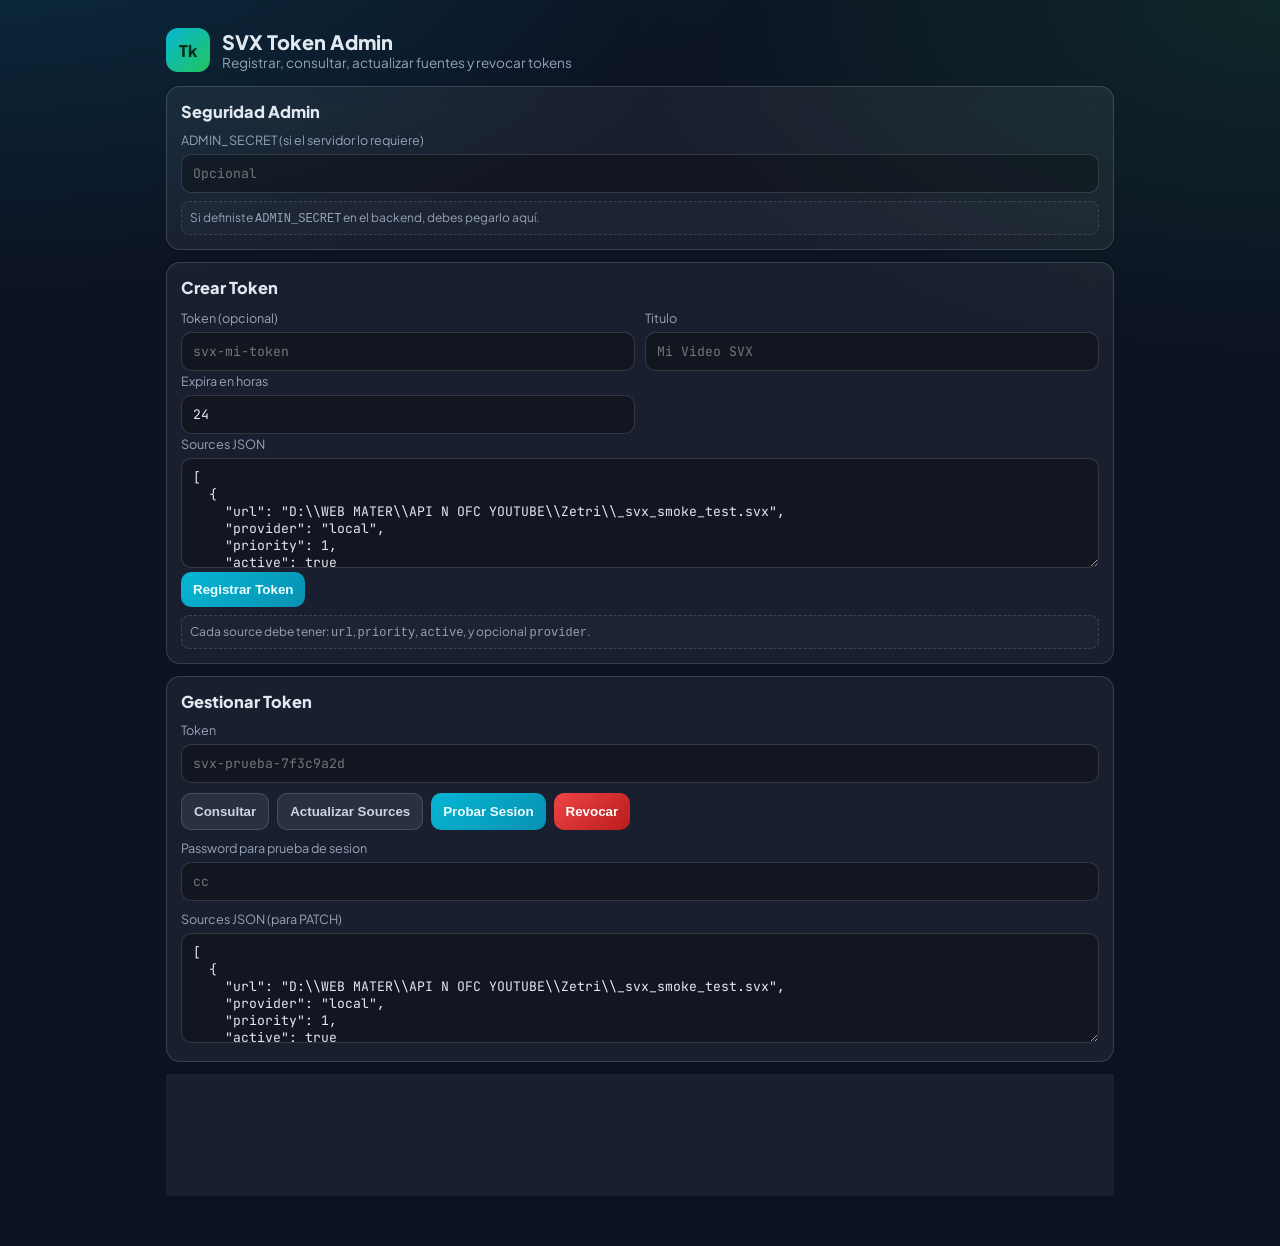
==== templates/admin_tokens.html @ 01d22cee "initial: zetri clean app" ====
<!DOCTYPE html>
<html lang="es">
<head>
  <meta charset="UTF-8">
  <meta name="viewport" content="width=device-width, initial-scale=1.0">
  <title>SVX Admin Tokens</title>
  <link rel="preconnect" href="https://fonts.googleapis.com">
  <link href="https://fonts.googleapis.com/css2?family=Plus+Jakarta+Sans:wght@400;600;700;800&family=JetBrains+Mono:wght@400;700&display=swap" rel="stylesheet">
  <style>
    :root {
      --bg: #0c1222;
      --card: rgba(255,255,255,.06);
      --border: rgba(255,255,255,.14);
      --text: #e2e8f0;
      --muted: #94a3b8;
      --ok: #22c55e;
      --warn: #f59e0b;
      --danger: #ef4444;
      --accent: #06b6d4;
    }
    * { box-sizing: border-box; }
    body {
      margin: 0;
      font-family: "Plus Jakarta Sans", sans-serif;
      color: var(--text);
      background:
        radial-gradient(1300px 700px at 0% -10%, rgba(6,182,212,.18), transparent 60%),
        radial-gradient(1100px 600px at 100% 0%, rgba(34,197,94,.12), transparent 60%),
        var(--bg);
      min-height: 100vh;
    }
    .wrap { max-width: 980px; margin: 0 auto; padding: 28px 16px 40px; }
    .head { display: flex; align-items: center; gap: 12px; margin-bottom: 14px; }
    .logo {
      width: 44px; height: 44px; border-radius: 12px;
      background: linear-gradient(135deg,#06b6d4,#22c55e);
      color: #052e16; display: flex; align-items: center; justify-content: center;
      font-weight: 800;
    }
    .sub { color: var(--muted); font-size: .85rem; }
    .card {
      background: var(--card);
      border: 1px solid var(--border);
      border-radius: 14px;
      padding: 14px;
      backdrop-filter: blur(8px);
      margin-bottom: 12px;
    }
    .title { font-size: 1.02rem; font-weight: 800; margin-bottom: 10px; }
    .grid { display: grid; grid-template-columns: 1fr 1fr; gap: 10px; }
    .grid-1 { display: grid; grid-template-columns: 1fr; gap: 10px; }
    label { display: block; margin: 2px 0 6px; color: var(--muted); font-size: .79rem; }
    input, textarea {
      width: 100%;
      border: 1px solid var(--border);
      border-radius: 10px;
      background: rgba(0,0,0,.28);
      color: var(--text);
      padding: 10px 11px;
      font-family: "JetBrains Mono", monospace;
      font-size: .82rem;
    }
    textarea { min-height: 110px; resize: vertical; }
    .row { display: flex; gap: 8px; flex-wrap: wrap; }
    .btn {
      border: none;
      border-radius: 10px;
      padding: 10px 12px;
      font-weight: 700;
      cursor: pointer;
    }
    .btn-primary { background: linear-gradient(135deg,#06b6d4,#0891b2); color: #ecfeff; }
    .btn-secondary { background: rgba(255,255,255,.08); color: #cbd5e1; border: 1px solid var(--border); }
    .btn-danger { background: linear-gradient(135deg,#ef4444,#b91c1c); color: #fff; }
    .hint {
      margin-top: 8px;
      padding: 8px;
      border-radius: 8px;
      border: 1px dashed var(--border);
      color: var(--muted);
      font-size: .75rem;
      background: rgba(255,255,255,.02);
    }
    .status {
      margin-top: 10px;
      border-radius: 8px;
      padding: 8px 10px;
      font-size: .8rem;
      border: 1px solid var(--border);
      background: rgba(255,255,255,.03);
      white-space: pre-wrap;
    }
    pre {
      margin: 0;
      white-space: pre-wrap;
      word-break: break-word;
      font-size: .78rem;
      color: #cbd5e1;
      font-family: "JetBrains Mono", monospace;
    }
    @media (max-width: 800px) { .grid { grid-template-columns: 1fr; } }
  </style>
</head>
<body>
  <div class="wrap">
    <div class="head">
      <div class="logo">Tk</div>
      <div>
        <div style="font-size:1.24rem;font-weight:800">SVX Token Admin</div>
        <div class="sub">Registrar, consultar, actualizar fuentes y revocar tokens</div>
      </div>
    </div>

    <div class="card">
      <div class="title">Seguridad Admin</div>
      <label>ADMIN_SECRET (si el servidor lo requiere)</label>
      <input id="adminSecret" type="password" placeholder="Opcional">
      <div class="hint">Si definiste <code>ADMIN_SECRET</code> en el backend, debes pegarlo aquí.</div>
    </div>

    <div class="card">
      <div class="title">Crear Token</div>
      <div class="grid">
        <div>
          <label>Token (opcional)</label>
          <input id="regToken" placeholder="svx-mi-token">
        </div>
        <div>
          <label>Titulo</label>
          <input id="regTitle" placeholder="Mi Video SVX">
        </div>
      </div>
      <div class="grid">
        <div>
          <label>Expira en horas</label>
          <input id="regExpire" type="number" min="1" value="24">
        </div>
        <div></div>
      </div>
      <label>Sources JSON</label>
      <textarea id="regSources">[
  {
    "url": "D:\\WEB MATER\\API N OFC YOUTUBE\\Zetri\\_svx_smoke_test.svx",
    "provider": "local",
    "priority": 1,
    "active": true
  }
]</textarea>
      <div class="row">
        <button class="btn btn-primary" onclick="registerToken()">Registrar Token</button>
      </div>
      <div class="hint">Cada source debe tener: <code>url</code>, <code>priority</code>, <code>active</code>, y opcional <code>provider</code>.</div>
    </div>

    <div class="card">
      <div class="title">Gestionar Token</div>
      <label>Token</label>
      <input id="manageToken" placeholder="svx-prueba-7f3c9a2d">
      <div class="row" style="margin-top:10px">
        <button class="btn btn-secondary" onclick="getToken()">Consultar</button>
        <button class="btn btn-secondary" onclick="patchSources()">Actualizar Sources</button>
        <button class="btn btn-primary" onclick="testSession()">Probar Sesion</button>
        <button class="btn btn-danger" onclick="revokeToken()">Revocar</button>
      </div>
      <label style="margin-top:10px">Password para prueba de sesion</label>
      <input id="testPassword" type="password" placeholder="cc">
      <label style="margin-top:10px">Sources JSON (para PATCH)</label>
      <textarea id="patchSourcesJson">[
  {
    "url": "D:\\WEB MATER\\API N OFC YOUTUBE\\Zetri\\_svx_smoke_test.svx",
    "provider": "local",
    "priority": 1,
    "active": true
  }
]</textarea>
    </div>

    <div class="card">
      <div class="title">Respuesta</div>
      <div id="status" class="status">Listo.</div>
      <div style="margin-top:10px"></div>
      <pre id="result">Sin datos.</pre>
    </div>
  </div>

  <script>
    function headersJson() {
      const h = { "Content-Type": "application/json" };
      const sec = document.getElementById("adminSecret").value.trim();
      if (sec) h["x-admin-secret"] = sec;
      return h;
    }

    function setStatus(msg) {
      document.getElementById("status").textContent = msg;
    }

    function setResult(obj) {
      const out = typeof obj === "string" ? obj : JSON.stringify(obj, null, 2);
      document.getElementById("result").textContent = out;
    }

    function parseJsonField(id) {
      const raw = document.getElementById(id).value.trim();
      try { return JSON.parse(raw); }
      catch (e) { throw new Error("JSON invalido en " + id + ": " + e.message); }
    }

    async function apiCall(method, path, body) {
      const opts = { method, headers: headersJson() };
      if (body !== undefined) opts.body = JSON.stringify(body);
      const res = await fetch(path, opts);
      const data = await res.json().catch(() => ({}));
      if (!res.ok) throw new Error((data && data.detail) || ("HTTP " + res.status));
      return data;
    }

    async function registerToken() {
      try {
        setStatus("Registrando token...");
        const token = document.getElementById("regToken").value.trim();
        const title = document.getElementById("regTitle").value.trim();
        const exp = Number(document.getElementById("regExpire").value || "24");
        if (!title) throw new Error("Titulo requerido");
        const sources = parseJsonField("regSources");
        const payload = { title, expires_in_hours: exp, sources };
        if (token) payload.token = token;
        const data = await apiCall("POST", "/api/tokens/register", payload);
        setStatus("Token registrado correctamente.");
        setResult(data);
        if (data.token) document.getElementById("manageToken").value = data.token;
      } catch (e) {
        setStatus("Error al registrar.");
        setResult(String(e.message || e));
      }
    }

    async function getToken() {
      try {
        const token = document.getElementById("manageToken").value.trim();
        if (!token) throw new Error("Token requerido");
        setStatus("Consultando token...");
        const data = await apiCall("GET", "/api/tokens/" + encodeURIComponent(token));
        setStatus("Consulta OK.");
        setResult(data);
      } catch (e) {
        setStatus("Error en consulta.");
        setResult(String(e.message || e));
      }
    }

    async function patchSources() {
      try {
        const token = document.getElementById("manageToken").value.trim();
        if (!token) throw new Error("Token requerido");
        const sources = parseJsonField("patchSourcesJson");
        setStatus("Actualizando sources...");
        const data = await apiCall("PATCH", "/api/tokens/" + encodeURIComponent(token) + "/sources", { sources });
        setStatus("Sources actualizados.");
        setResult(data);
      } catch (e) {
        setStatus("Error al actualizar.");
        setResult(String(e.message || e));
      }
    }

    async function revokeToken() {
      try {
        const token = document.getElementById("manageToken").value.trim();
        if (!token) throw new Error("Token requerido");
        if (!confirm("Seguro que quieres revocar este token?")) return;
        setStatus("Revocando token...");
        const data = await apiCall("POST", "/api/tokens/" + encodeURIComponent(token) + "/revoke");
        setStatus("Token revocado.");
        setResult(data);
      } catch (e) {
        setStatus("Error al revocar.");
        setResult(String(e.message || e));
      }
    }

    async function testSession() {
      try {
        const token = document.getElementById("manageToken").value.trim();
        const password = document.getElementById("testPassword").value.trim();
        if (!token) throw new Error("Token requerido");
        setStatus("Probando sesion y manifest...");

        const session = await apiCall("POST", "/api/play/" + encodeURIComponent(token) + "/session", { password });
        const sid = session.session_id;
        if (!sid) throw new Error("Sesion sin id");

        const manifest = await apiCall("GET", "/api/play/session/" + encodeURIComponent(sid) + "/manifest");
        const entries = manifest.entries || [];
        if (!entries.length) throw new Error("Sin entradas de video");

        const first = entries[0];
        const chunkUrl = first.chunk_url + "?start=0&end=255";
        const chunkRes = await fetch(chunkUrl);
        const chunkOk = chunkRes.ok;

        setStatus("Prueba completada.");
        setResult({
          ok: true,
          token,
          session_id: sid,
          entry_name: first.name,
          chunk_probe_status: chunkRes.status,
          fallback_stream_url: first.fallback_stream_url,
          note: chunkOk ? "Sesion valida. Si no ves video, revisa codec/contenido real del archivo." : "Sesion creada pero chunk no disponible.",
        });
      } catch (e) {
        setStatus("Error en prueba de sesion.");
        setResult(String(e.message || e));
      }
    }
  </script>
</body>
</html>
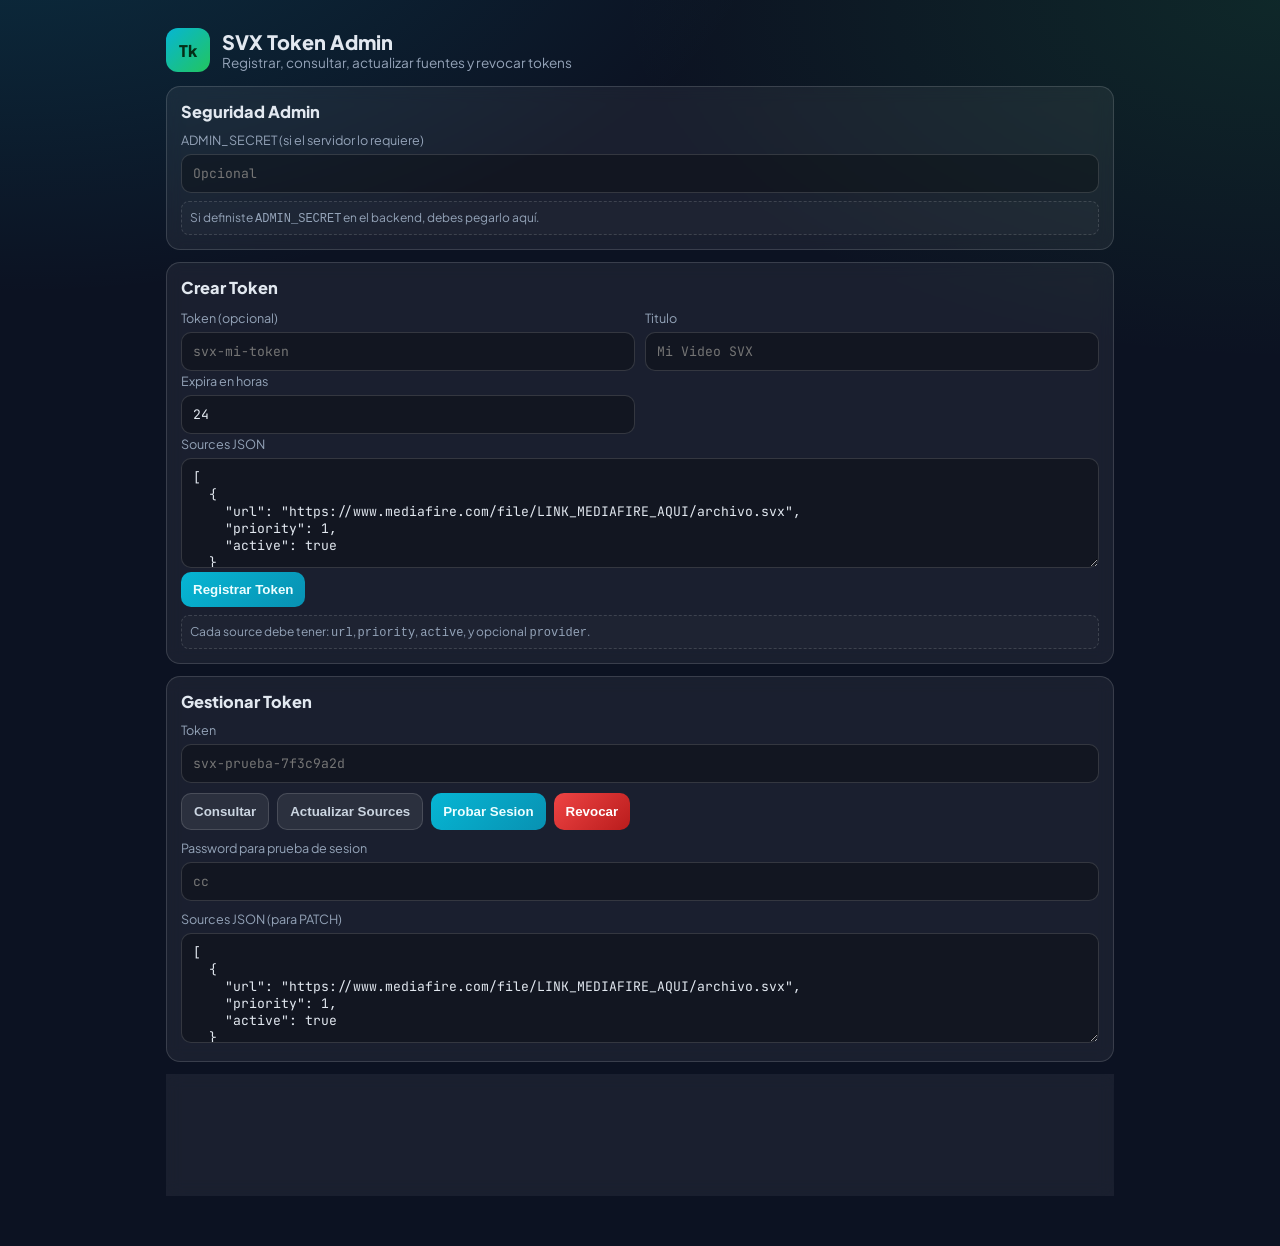
==== commit ca94ae0b: "feat: implement multi-part SVX partitioning, playlist session management, and continuous playback UI" ====
--- a/templates/admin_tokens.html
+++ b/templates/admin_tokens.html
@@ -140,8 +140,7 @@
       <label>Sources JSON</label>
       <textarea id="regSources">[
   {
-    "url": "D:\\WEB MATER\\API N OFC YOUTUBE\\Zetri\\_svx_smoke_test.svx",
-    "provider": "local",
+    "url": "https://www.mediafire.com/file/LINK_MEDIAFIRE_AQUI/archivo.svx",
     "priority": 1,
     "active": true
   }
@@ -167,8 +166,7 @@
       <label style="margin-top:10px">Sources JSON (para PATCH)</label>
       <textarea id="patchSourcesJson">[
   {
-    "url": "D:\\WEB MATER\\API N OFC YOUTUBE\\Zetri\\_svx_smoke_test.svx",
-    "provider": "local",
+    "url": "https://www.mediafire.com/file/LINK_MEDIAFIRE_AQUI/archivo.svx",
     "priority": 1,
     "active": true
   }
